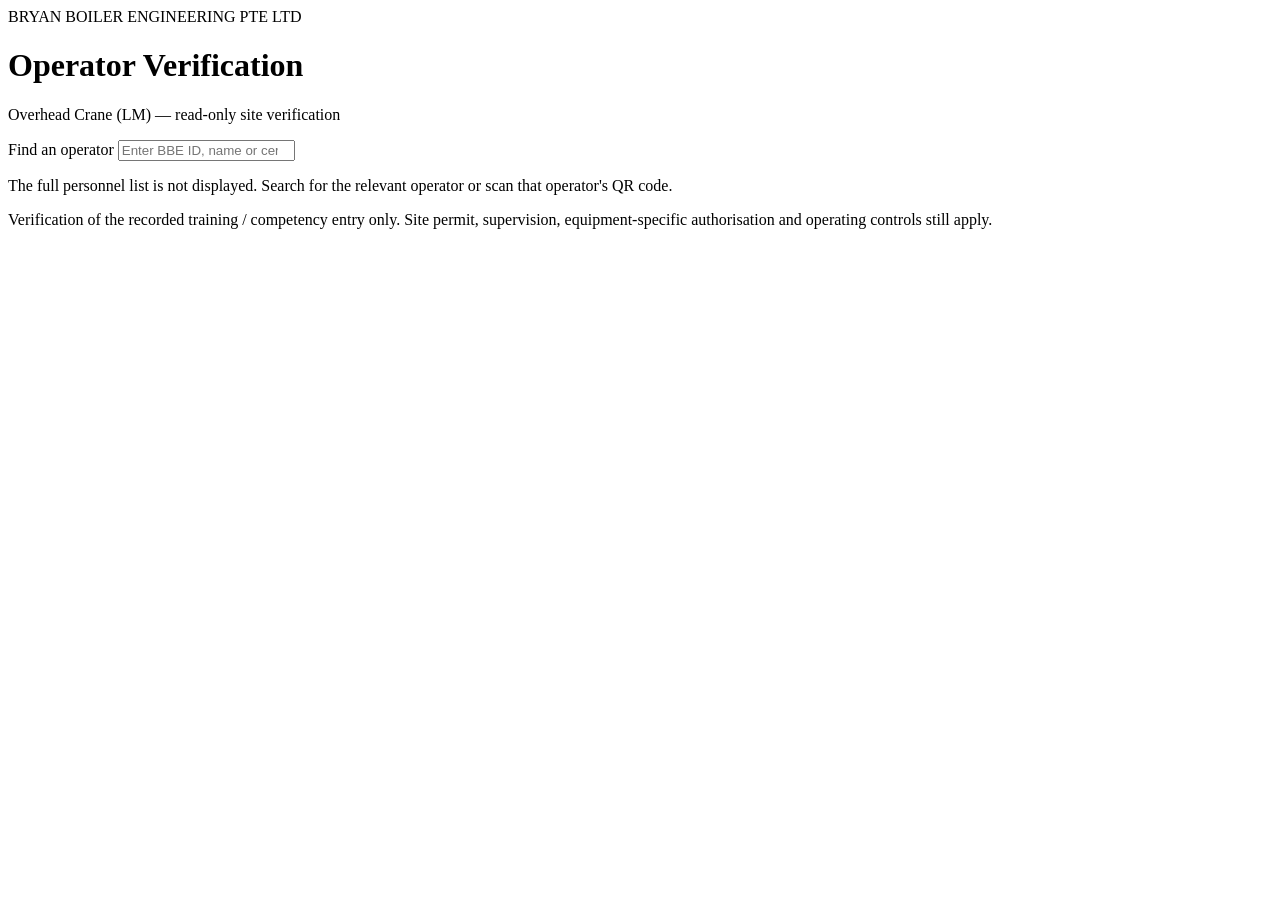
==== index.html @ dd53a02a "Add GitHub Pages verification page" ====
<!doctype html>
<html lang="en">
<head>
  <meta charset="utf-8">
  <meta name="viewport" content="width=device-width,initial-scale=1">
  <meta name="theme-color" content="#102a43">
  <title>BBE Operator Verification</title>
  <link rel="stylesheet" href="style.css">
</head>
<body>
  <header class="topbar">
    <div class="wrap">
      <div class="eyebrow">BRYAN BOILER ENGINEERING PTE LTD</div>
      <h1>Operator Verification</h1>
      <p>Overhead Crane (LM) — read-only site verification</p>
    </div>
  </header>

  <main class="wrap main">
    <section id="searchPanel" class="search-panel">
      <label for="search">Find an operator</label>
      <input id="search" type="search" autocomplete="off" placeholder="Enter BBE ID, name or certificate number">
      <p class="hint">The full personnel list is not displayed. Search for the relevant operator or scan that operator's QR code.</p>
      <div id="results" class="results"></div>
    </section>

    <section id="viewer" aria-live="polite"></section>
  </main>

  <footer class="wrap footer">
    Verification of the recorded training / competency entry only. Site permit, supervision, equipment-specific authorisation and operating controls still apply.
  </footer>

  <script src="app.js"></script>
</body>
</html>
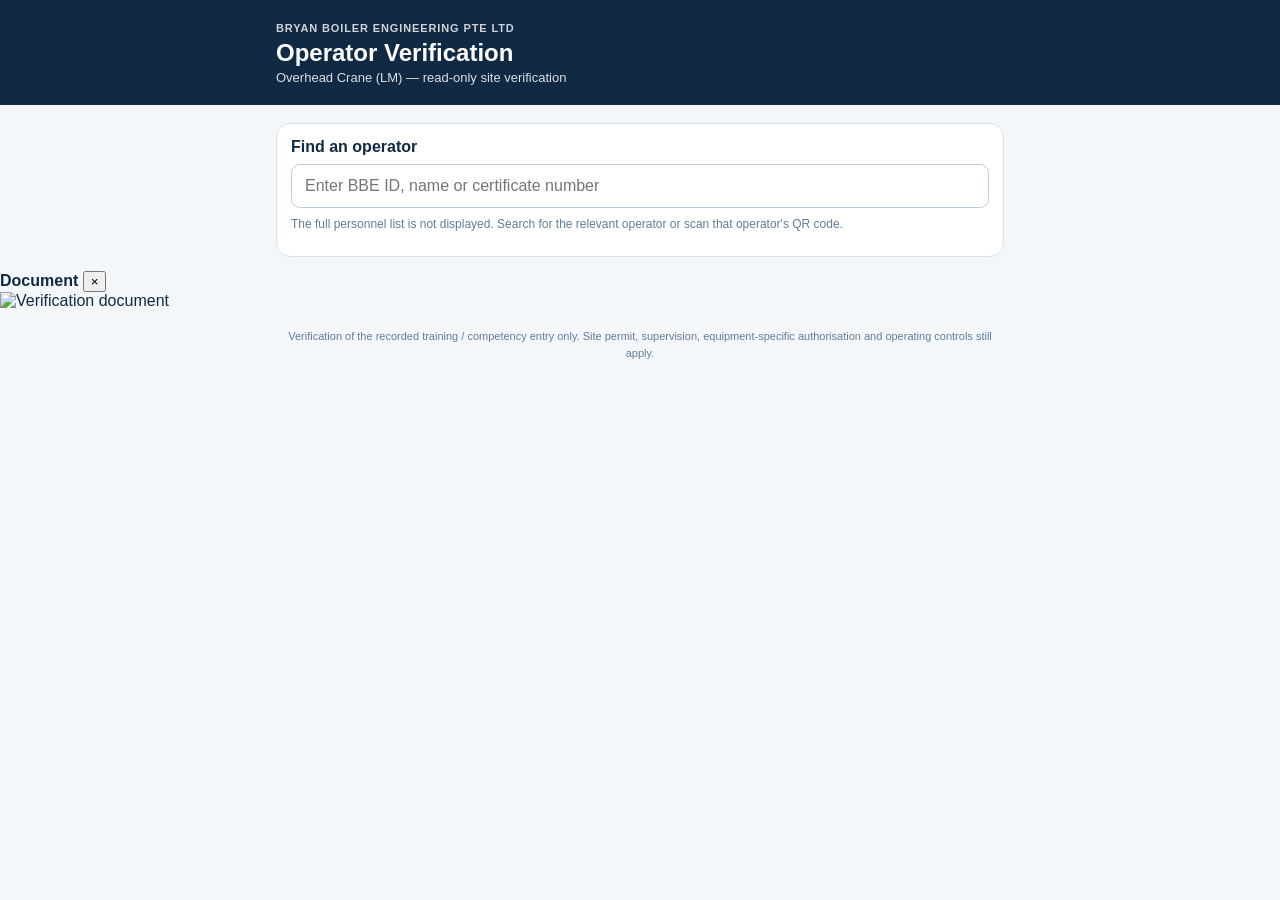
==== commit 66638b36: "Upgrade QR verification page structure" ====
--- a/index.html
+++ b/index.html
@@ -23,9 +23,19 @@
       <p class="hint">The full personnel list is not displayed. Search for the relevant operator or scan that operator's QR code.</p>
       <div id="results" class="results"></div>
     </section>
-
     <section id="viewer" aria-live="polite"></section>
   </main>
+
+  <div id="docModal" class="modal" aria-hidden="true">
+    <div class="modal-backdrop" onclick="closeDocument()"></div>
+    <div class="modal-panel">
+      <div class="modal-head">
+        <strong id="modalTitle">Document</strong>
+        <button class="close-btn" onclick="closeDocument()" aria-label="Close">×</button>
+      </div>
+      <img id="modalImage" class="modal-image" alt="Verification document">
+    </div>
+  </div>
 
   <footer class="wrap footer">
     Verification of the recorded training / competency entry only. Site permit, supervision, equipment-specific authorisation and operating controls still apply.
--- a/style.css
+++ b/style.css
@@ -0,0 +1 @@
+:root{--ink:#102a43;--muted:#627d98;--line:#d9e2ec;--bg:#f4f7fa;--ok:#137333;--warn:#9a5d00;--bad:#b3261e;--accent:#0b57d0;--card:#fff}*{box-sizing:border-box}body{margin:0;background:var(--bg);color:var(--ink);font-family:Arial,Helvetica,sans-serif}.wrap{max-width:760px;margin:auto;padding-left:16px;padding-right:16px}.topbar{background:var(--ink);color:#fff;padding:22px 0 20px}.eyebrow{font-size:11px;letter-spacing:.08em;opacity:.8;font-weight:700}.topbar h1{margin:5px 0 3px;font-size:24px}.topbar p{margin:0;font-size:13px;opacity:.85}.main{padding-top:18px}.search-panel{background:#fff;border:1px solid var(--line);border-radius:14px;padding:14px}.search-panel label{display:block;font-weight:800;margin-bottom:8px}.search-panel input{width:100%;padding:12px 13px;border:1px solid #bcccdc;border-radius:9px;font-size:16px}.hint{font-size:12px;color:var(--muted);line-height:1.45;margin:8px 0 0}.results{margin-top:9px}.result{display:block;width:100%;text-align:left;background:#fff;border:1px solid var(--line);border-radius:9px;padding:10px;margin-top:7px;cursor:pointer}.result b{display:block}.result small{color:var(--muted)}#viewer{margin-top:14px}.verification-card{background:var(--card);border:1px solid var(--line);border-radius:16px;overflow:hidden;box-shadow:0 2px 8px rgba(0,0,0,.06)}.status-band{text-align:center;padding:13px 12px;color:#fff;font-weight:800;letter-spacing:.04em}.status-band.valid{background:var(--ok)}.status-band.soon{background:var(--warn)}.status-band.bad{background:var(--bad)}.card-head{padding:15px 16px 10px}.card-head .kicker{font-size:12px;color:var(--muted);font-weight:700}.card-head h2{margin:4px 0 3px;font-size:22px}.card-head .meta{font-size:13px;color:var(--muted)}.training-card{display:block;width:100%;background:#fff;border-top:1px solid var(--line);border-bottom:1px solid var(--line)}.image-missing{padding:24px 16px;text-align:center;color:var(--muted);border-top:1px solid var(--line);border-bottom:1px solid var(--line);background:#f8fafc}.details{padding:12px 16px 14px}.row{display:grid;grid-template-columns:120px 1fr;gap:8px;padding:5px 0;font-size:13px}.label{color:var(--muted)}.value{font-weight:700;overflow-wrap:anywhere}.actions{display:flex;gap:8px;flex-wrap:wrap;padding:0 16px 16px}.btn{border:0;border-radius:9px;padding:10px 12px;font-weight:800;font-size:13px;cursor:pointer;background:var(--accent);color:#fff}.btn.secondary{background:#fff;color:var(--accent);border:1px solid #a8c7fa}.message{background:#fff;border:1px solid var(--line);border-radius:12px;padding:18px;text-align:center;color:var(--muted)}.footer{padding-top:18px;padding-bottom:30px;text-align:center;font-size:11px;line-height:1.5;color:var(--muted)}@media(max-width:520px){.row{grid-template-columns:96px 1fr}.topbar h1{font-size:21px}}@media print{.search-panel,.actions,.footer{display:none!important}body{background:#fff}.verification-card{box-shadow:none}}
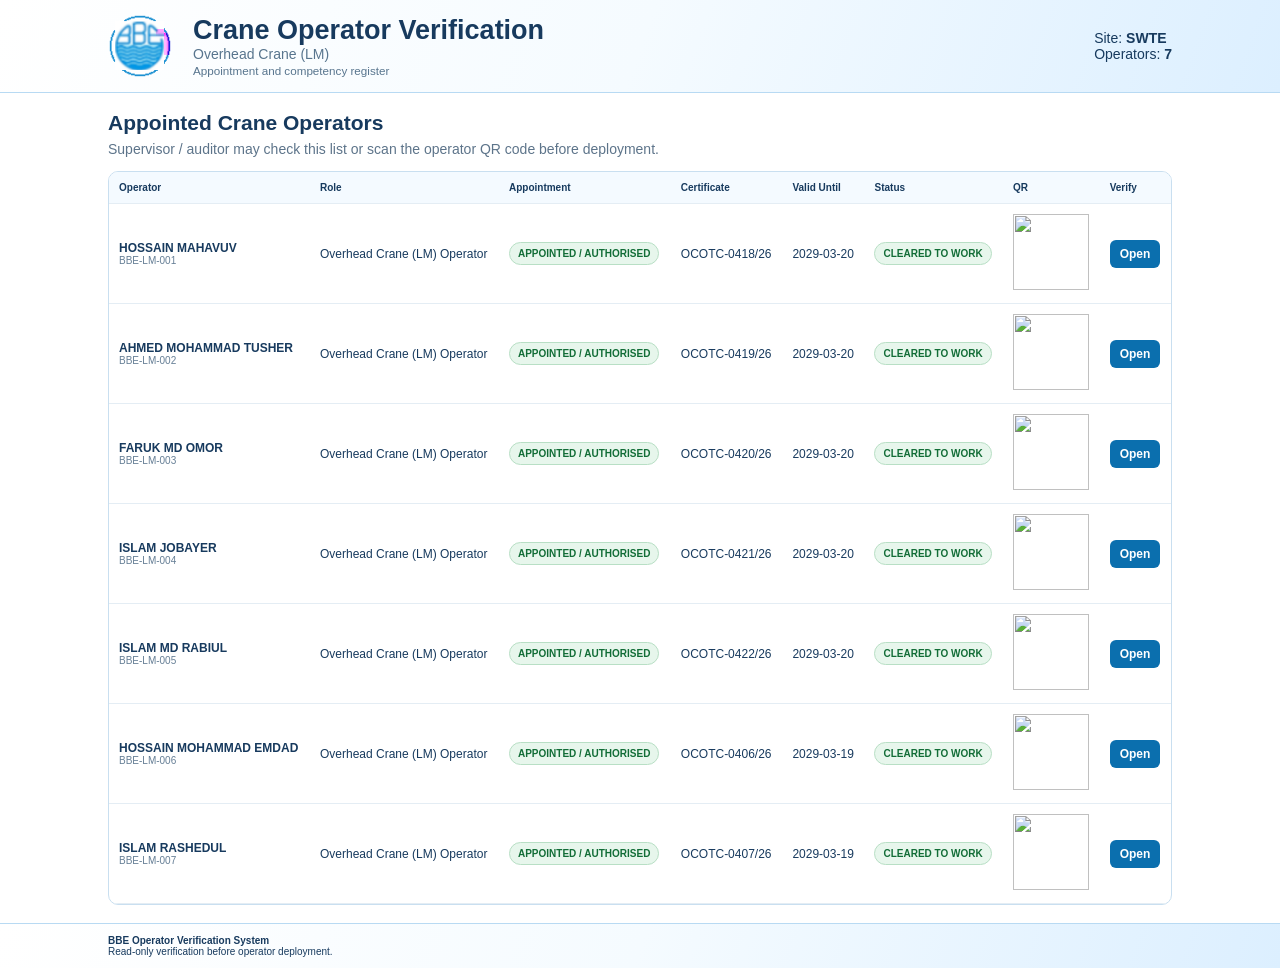
==== commit 21aa4306: "Publish clean crane operator verification system" ====
--- a/index.html
+++ b/index.html
@@ -1,46 +1 @@
-<!doctype html>
-<html lang="en">
-<head>
-  <meta charset="utf-8">
-  <meta name="viewport" content="width=device-width,initial-scale=1">
-  <meta name="theme-color" content="#102a43">
-  <title>BBE Operator Verification</title>
-  <link rel="stylesheet" href="style.css">
-</head>
-<body>
-  <header class="topbar">
-    <div class="wrap">
-      <div class="eyebrow">BRYAN BOILER ENGINEERING PTE LTD</div>
-      <h1>Operator Verification</h1>
-      <p>Overhead Crane (LM) — read-only site verification</p>
-    </div>
-  </header>
-
-  <main class="wrap main">
-    <section id="searchPanel" class="search-panel">
-      <label for="search">Find an operator</label>
-      <input id="search" type="search" autocomplete="off" placeholder="Enter BBE ID, name or certificate number">
-      <p class="hint">The full personnel list is not displayed. Search for the relevant operator or scan that operator's QR code.</p>
-      <div id="results" class="results"></div>
-    </section>
-    <section id="viewer" aria-live="polite"></section>
-  </main>
-
-  <div id="docModal" class="modal" aria-hidden="true">
-    <div class="modal-backdrop" onclick="closeDocument()"></div>
-    <div class="modal-panel">
-      <div class="modal-head">
-        <strong id="modalTitle">Document</strong>
-        <button class="close-btn" onclick="closeDocument()" aria-label="Close">×</button>
-      </div>
-      <img id="modalImage" class="modal-image" alt="Verification document">
-    </div>
-  </div>
-
-  <footer class="wrap footer">
-    Verification of the recorded training / competency entry only. Site permit, supervision, equipment-specific authorisation and operating controls still apply.
-  </footer>
-
-  <script src="app.js"></script>
-</body>
-</html>
+<!doctype html><html><head><meta charset=utf-8><meta name=viewport content="width=device-width,initial-scale=1"><title>BBE Crane Operator Verification</title><style>*{box-sizing:border-box}body{margin:0;font:14px Arial;color:#173a5e}.w{max-width:1100px;margin:auto}.h,.f{background:linear-gradient(110deg,#fff,#f5fbff,#dcefff);border-color:#b8daf3}.h{border-bottom:1px solid #b8daf3}.hi{display:grid;grid-template-columns:70px 1fr auto;gap:15px;align-items:center;padding:14px 18px}.logo{width:64px;height:64px;object-fit:contain}h1{margin:0;font-size:27px}.sub{color:#58758e}.m{padding:18px}h2{margin:0 0 6px}.note{margin:0 0 14px;color:#5d748a}.tw{overflow:auto;border:1px solid #c9dff0;border-radius:10px}table{border-collapse:collapse;width:100%;min-width:900px}th,td{padding:10px;border-bottom:1px solid #e4edf4;vertical-align:middle;font-size:12px}th{background:#f4faff;text-align:left;font-size:10px}.n{font-weight:700}.id{font-size:10px;color:#667f96}.b{display:inline-block;padding:5px 8px;border-radius:20px;font-size:10px;font-weight:700}.ok{background:#e7f6ec;color:#126d37;border:1px solid #b8dfc5}.qr{width:76px;height:76px}.open{background:#0b6fae;color:#fff;text-decoration:none;padding:7px 10px;border-radius:6px;font-weight:700}.f{border-top:1px solid #b8daf3}.fi{padding:11px 18px;font-size:10px}@media(max-width:650px){.hi{grid-template-columns:50px 1fr;padding:9px}.logo{width:48px;height:48px}h1{font-size:18px}.hi>div:last-child{grid-column:1/-1;font-size:10px}.m{padding:8px}}</style></head><body><header class=h><div class="w hi"><img class=logo src="assets/bbe-logo.png"><div><h1>Crane Operator Verification</h1><div class=sub>Overhead Crane (LM)<br><small>Appointment and competency register</small></div></div><div>Site: <b>SWTE</b><br>Operators: <b>7</b></div></div></header><main class="w m"><h2>Appointed Crane Operators</h2><p class=note>Supervisor / auditor may check this list or scan the operator QR code before deployment.</p><div class=tw><table><thead><tr><th>Operator</th><th>Role</th><th>Appointment</th><th>Certificate</th><th>Valid Until</th><th>Status</th><th>QR</th><th>Verify</th></tr></thead><tbody id=rows></tbody></table></div></main><footer class=f><div class="w fi"><b>BBE Operator Verification System</b><br>Read-only verification before operator deployment.</div></footer><script>const R=[['001','HOSSAIN MAHAVUV','0418','20'],['002','AHMED MOHAMMAD TUSHER','0419','20'],['003','FARUK MD OMOR','0420','20'],['004','ISLAM JOBAYER','0421','20'],['005','ISLAM MD RABIUL','0422','20'],['006','HOSSAIN MOHAMMAD EMDAD','0406','19'],['007','ISLAM RASHEDUL','0407','19']];const base='https://nbloong.github.io/bbe-operator-verification/?id=BBE-LM-';rows.innerHTML=R.map(x=>{let id='BBE-LM-'+x[0],u=encodeURIComponent(base+x[0]);return `<tr><td><div class=n>${x[1]}</div><div class=id>${id}</div></td><td>Overhead Crane (LM) Operator</td><td><span class="b ok">APPOINTED / AUTHORISED</span></td><td>OCOTC-${x[2]}/26</td><td>2029-03-${x[3]}</td><td><span class="b ok">CLEARED TO WORK</span></td><td><img class=qr src="https://api.qrserver.com/v1/create-qr-code/?size=100x100&data=${u}"></td><td><a class=open href="?id=${id}">Open</a></td></tr>`}).join('');const id=(new URLSearchParams(location.search).get('id')||'').toUpperCase();if(/^BBE-LM-00[1-7]$/.test(id))location.replace('operator.html?id='+id);</script></body></html>
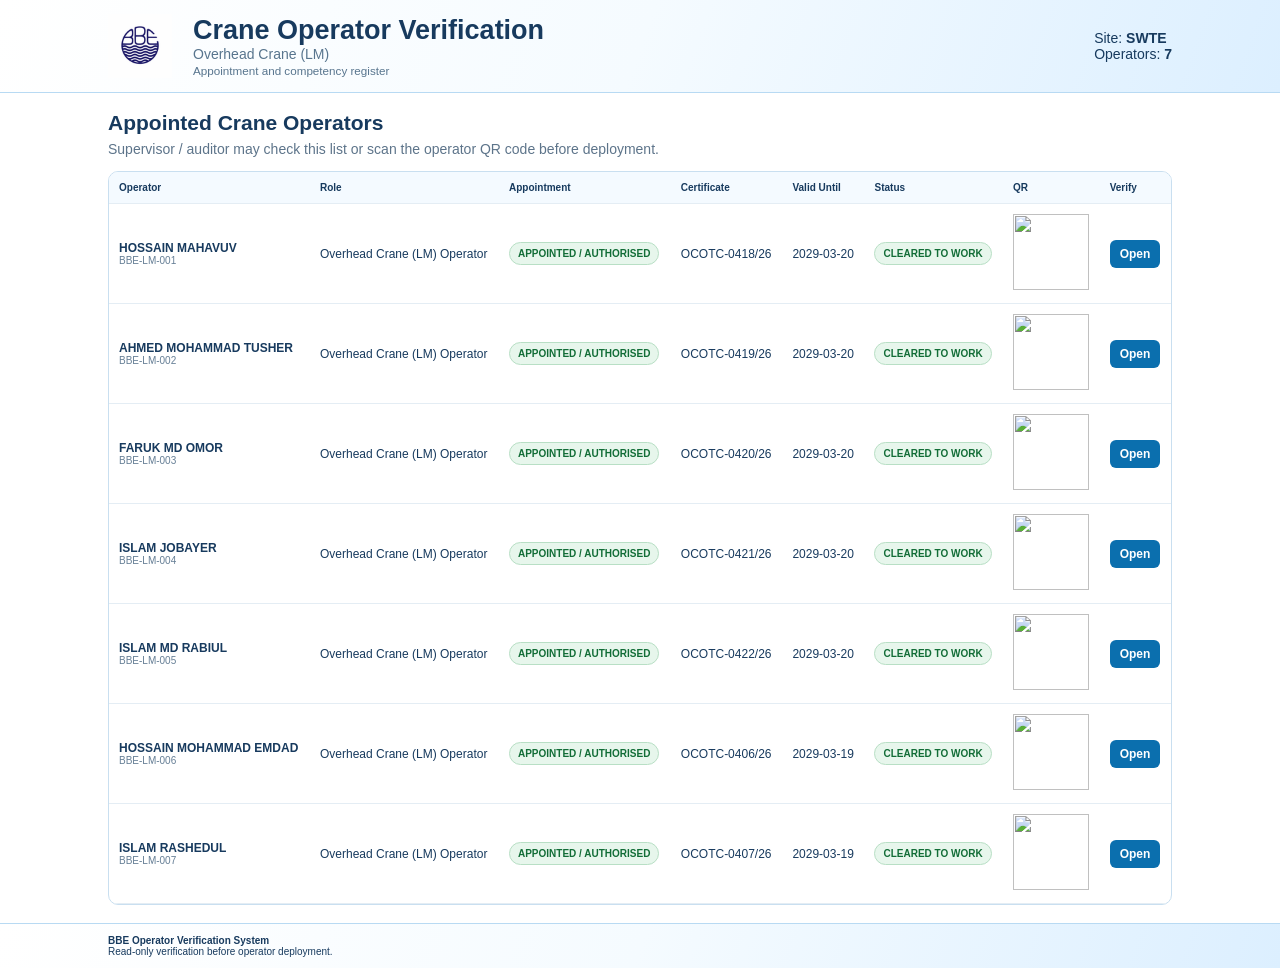
==== commit 9d25e822: "Embed approved BBE logo in main register" ====
--- a/index.html
+++ b/index.html
@@ -1 +1 @@
-<!doctype html><html><head><meta charset=utf-8><meta name=viewport content="width=device-width,initial-scale=1"><title>BBE Crane Operator Verification</title><style>*{box-sizing:border-box}body{margin:0;font:14px Arial;color:#173a5e}.w{max-width:1100px;margin:auto}.h,.f{background:linear-gradient(110deg,#fff,#f5fbff,#dcefff);border-color:#b8daf3}.h{border-bottom:1px solid #b8daf3}.hi{display:grid;grid-template-columns:70px 1fr auto;gap:15px;align-items:center;padding:14px 18px}.logo{width:64px;height:64px;object-fit:contain}h1{margin:0;font-size:27px}.sub{color:#58758e}.m{padding:18px}h2{margin:0 0 6px}.note{margin:0 0 14px;color:#5d748a}.tw{overflow:auto;border:1px solid #c9dff0;border-radius:10px}table{border-collapse:collapse;width:100%;min-width:900px}th,td{padding:10px;border-bottom:1px solid #e4edf4;vertical-align:middle;font-size:12px}th{background:#f4faff;text-align:left;font-size:10px}.n{font-weight:700}.id{font-size:10px;color:#667f96}.b{display:inline-block;padding:5px 8px;border-radius:20px;font-size:10px;font-weight:700}.ok{background:#e7f6ec;color:#126d37;border:1px solid #b8dfc5}.qr{width:76px;height:76px}.open{background:#0b6fae;color:#fff;text-decoration:none;padding:7px 10px;border-radius:6px;font-weight:700}.f{border-top:1px solid #b8daf3}.fi{padding:11px 18px;font-size:10px}@media(max-width:650px){.hi{grid-template-columns:50px 1fr;padding:9px}.logo{width:48px;height:48px}h1{font-size:18px}.hi>div:last-child{grid-column:1/-1;font-size:10px}.m{padding:8px}}</style></head><body><header class=h><div class="w hi"><img class=logo src="assets/bbe-logo.png"><div><h1>Crane Operator Verification</h1><div class=sub>Overhead Crane (LM)<br><small>Appointment and competency register</small></div></div><div>Site: <b>SWTE</b><br>Operators: <b>7</b></div></div></header><main class="w m"><h2>Appointed Crane Operators</h2><p class=note>Supervisor / auditor may check this list or scan the operator QR code before deployment.</p><div class=tw><table><thead><tr><th>Operator</th><th>Role</th><th>Appointment</th><th>Certificate</th><th>Valid Until</th><th>Status</th><th>QR</th><th>Verify</th></tr></thead><tbody id=rows></tbody></table></div></main><footer class=f><div class="w fi"><b>BBE Operator Verification System</b><br>Read-only verification before operator deployment.</div></footer><script>const R=[['001','HOSSAIN MAHAVUV','0418','20'],['002','AHMED MOHAMMAD TUSHER','0419','20'],['003','FARUK MD OMOR','0420','20'],['004','ISLAM JOBAYER','0421','20'],['005','ISLAM MD RABIUL','0422','20'],['006','HOSSAIN MOHAMMAD EMDAD','0406','19'],['007','ISLAM RASHEDUL','0407','19']];const base='https://nbloong.github.io/bbe-operator-verification/?id=BBE-LM-';rows.innerHTML=R.map(x=>{let id='BBE-LM-'+x[0],u=encodeURIComponent(base+x[0]);return `<tr><td><div class=n>${x[1]}</div><div class=id>${id}</div></td><td>Overhead Crane (LM) Operator</td><td><span class="b ok">APPOINTED / AUTHORISED</span></td><td>OCOTC-${x[2]}/26</td><td>2029-03-${x[3]}</td><td><span class="b ok">CLEARED TO WORK</span></td><td><img class=qr src="https://api.qrserver.com/v1/create-qr-code/?size=100x100&data=${u}"></td><td><a class=open href="?id=${id}">Open</a></td></tr>`}).join('');const id=(new URLSearchParams(location.search).get('id')||'').toUpperCase();if(/^BBE-LM-00[1-7]$/.test(id))location.replace('operator.html?id='+id);</script></body></html>+<!doctype html><html><head><meta charset=utf-8><meta name=viewport content="width=device-width,initial-scale=1"><title>BBE Crane Operator Verification</title><style>*{box-sizing:border-box}body{margin:0;font:14px Arial;color:#173a5e}.w{max-width:1100px;margin:auto}.h,.f{background:linear-gradient(110deg,#fff,#f5fbff,#dcefff);border-color:#b8daf3}.h{border-bottom:1px solid #b8daf3}.hi{display:grid;grid-template-columns:70px 1fr auto;gap:15px;align-items:center;padding:14px 18px}.logo{width:64px;height:64px;object-fit:contain}h1{margin:0;font-size:27px}.sub{color:#58758e}.m{padding:18px}h2{margin:0 0 6px}.note{margin:0 0 14px;color:#5d748a}.tw{overflow:auto;border:1px solid #c9dff0;border-radius:10px}table{border-collapse:collapse;width:100%;min-width:900px}th,td{padding:10px;border-bottom:1px solid #e4edf4;vertical-align:middle;font-size:12px}th{background:#f4faff;text-align:left;font-size:10px}.n{font-weight:700}.id{font-size:10px;color:#667f96}.b{display:inline-block;padding:5px 8px;border-radius:20px;font-size:10px;font-weight:700}.ok{background:#e7f6ec;color:#126d37;border:1px solid #b8dfc5}.qr{width:76px;height:76px}.open{background:#0b6fae;color:#fff;text-decoration:none;padding:7px 10px;border-radius:6px;font-weight:700}.f{border-top:1px solid #b8daf3}.fi{padding:11px 18px;font-size:10px}@media(max-width:650px){.hi{grid-template-columns:50px 1fr;padding:9px}.logo{width:48px;height:48px}h1{font-size:18px}.hi>div:last-child{grid-column:1/-1;font-size:10px}.m{padding:8px}}</style></head><body><header class=h><div class="w hi"><img class=logo src="[data-uri]"><div><h1>Crane Operator Verification</h1><div class=sub>Overhead Crane (LM)<br><small>Appointment and competency register</small></div></div><div>Site: <b>SWTE</b><br>Operators: <b>7</b></div></div></header><main class="w m"><h2>Appointed Crane Operators</h2><p class=note>Supervisor / auditor may check this list or scan the operator QR code before deployment.</p><div class=tw><table><thead><tr><th>Operator</th><th>Role</th><th>Appointment</th><th>Certificate</th><th>Valid Until</th><th>Status</th><th>QR</th><th>Verify</th></tr></thead><tbody id=rows></tbody></table></div></main><footer class=f><div class="w fi"><b>BBE Operator Verification System</b><br>Read-only verification before operator deployment.</div></footer><script>const R=[['001','HOSSAIN MAHAVUV','0418','20'],['002','AHMED MOHAMMAD TUSHER','0419','20'],['003','FARUK MD OMOR','0420','20'],['004','ISLAM JOBAYER','0421','20'],['005','ISLAM MD RABIUL','0422','20'],['006','HOSSAIN MOHAMMAD EMDAD','0406','19'],['007','ISLAM RASHEDUL','0407','19']];const base='https://nbloong.github.io/bbe-operator-verification/?id=BBE-LM-';rows.innerHTML=R.map(x=>{let id='BBE-LM-'+x[0],u=encodeURIComponent(base+x[0]);return `<tr><td><div class=n>${x[1]}</div><div class=id>${id}</div></td><td>Overhead Crane (LM) Operator</td><td><span class="b ok">APPOINTED / AUTHORISED</span></td><td>OCOTC-${x[2]}/26</td><td>2029-03-${x[3]}</td><td><span class="b ok">CLEARED TO WORK</span></td><td><img class=qr src="https://api.qrserver.com/v1/create-qr-code/?size=100x100&data=${u}"></td><td><a class=open href="?id=${id}">Open</a></td></tr>`}).join('');const id=(new URLSearchParams(location.search).get('id')||'').toUpperCase();if(/^BBE-LM-00[1-7]$/.test(id))location.replace('operator.html?id='+id);</script></body></html>
